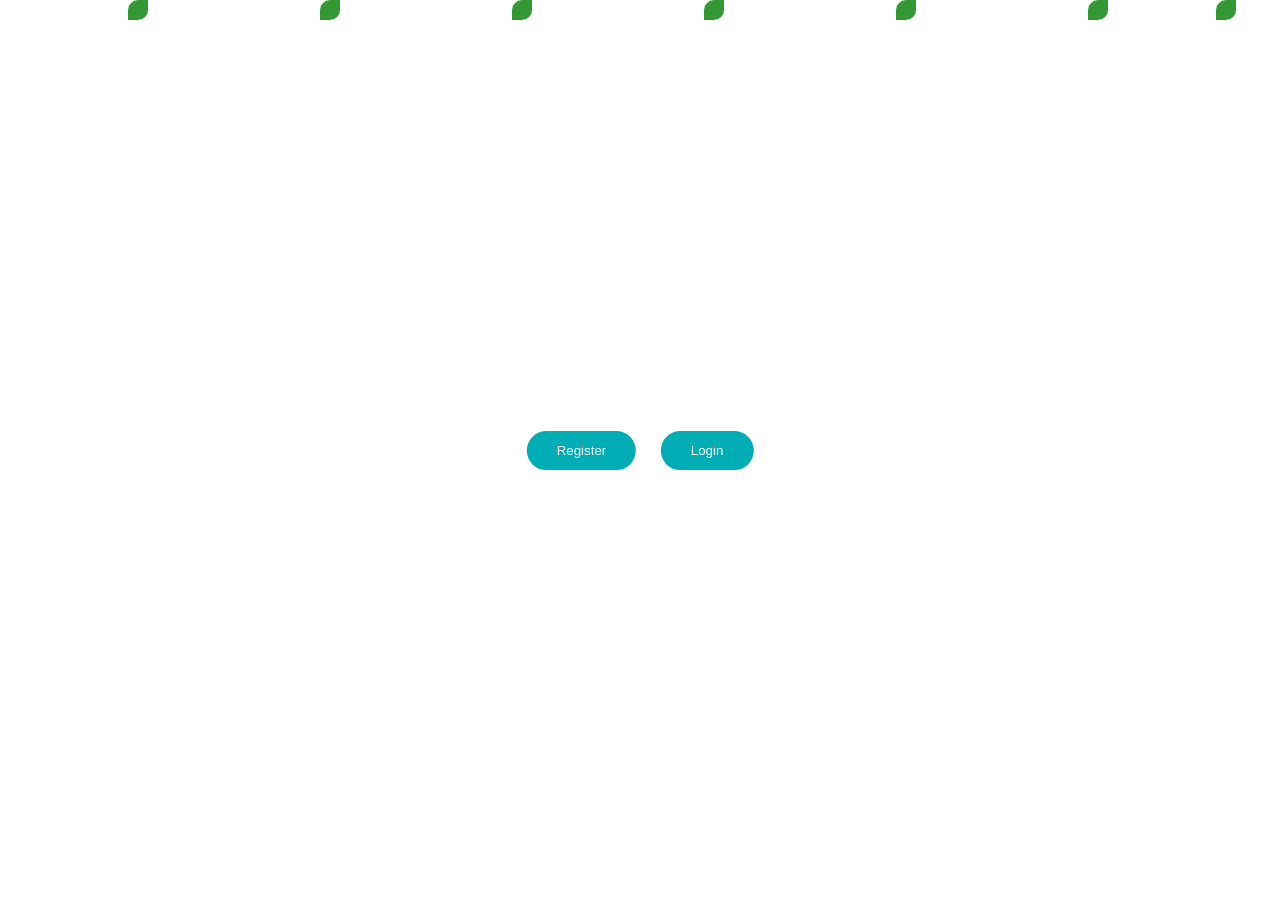
==== index.html @ 62aafcbb "Add files via upload" ====
<!DOCTYPE html>
<html lang="en">
<head>
    <meta charset="UTF-8">
    <meta name="viewport" content="width=device-width, initial-scale=1.0">
    <title>GUARD System</title>
    <link rel="stylesheet" href="yuhuu.css">
</head>
<body>

    <!-- konten utama -->
    <div class="overlay">
        <h1>GUARD</h1>
        <p>Mountaineering Safety System</p>

        <div class="btn-group">
            <button onclick="goToRegister()">Register</button>
            <button onclick="goToLogin()">Login</button>
        </div>
    </div>

    <!-- daun -->
    <div class="leaves">
        <div class="leaf"></div>
        <div class="leaf"></div>
        <div class="leaf"></div>
        <div class="leaf"></div>
        <div class="leaf"></div>
        <div class="leaf"></div>
        <div class="leaf"></div>
    </div>

    <script>
        function goToRegister() {
            window.location.href = "register.html";
        }

        function goToLogin() {
            window.location.href = "login.html";
        }
    </script>

</body>
</html>
---- yuhuu.css ----
body {
    margin: 0;
    font-family: Arial, sans-serif;
    background: url('https://images.unsplash.com/photo-1501785888041-af3ef285b470') no-repeat center center/cover;
    height: 100vh;
    overflow: hidden;
}

/* teks */
.overlay {
    position: absolute;
    top: 38%;
    left: 50%;
    transform: translate(-50%, -50%);
    text-align: center;
    color: white;
}

h1 {
    font-size: 70px;
}

p {
    font-size: 20px;
}

/* tombol */
button {
    padding: 12px 30px;
    margin: 10px;
    border: none;
    background: #00adb5;
    color: white;
    border-radius: 30px;
    cursor: pointer;
}

/* daun container */
.leaves {
    position: absolute;
    width: 100%;
    height: 100%;
    pointer-events: none;
}

/* daun (pakai CSS shape, bukan gambar!) */
.leaf {
    position: absolute;
    width: 20px;
    height: 20px;
    background: green;
    border-radius: 50% 0 50% 0;
    opacity: 0.8;
    animation: fall linear infinite;
}

/* posisi beda-beda */
.leaf:nth-child(1) { left: 10%; animation-duration: 8s; }
.leaf:nth-child(2) { left: 25%; animation-duration: 10s; }
.leaf:nth-child(3) { left: 40%; animation-duration: 7s; }
.leaf:nth-child(4) { left: 55%; animation-duration: 9s; }
.leaf:nth-child(5) { left: 70%; animation-duration: 11s; }
.leaf:nth-child(6) { left: 85%; animation-duration: 8s; }
.leaf:nth-child(7) { left: 95%; animation-duration: 10s; }

/* animasi jatuh */
@keyframes fall {
    0% {
        top: -10%;
        transform: translateX(0) rotate(0deg);
    }
    50% {
        transform: translateX(30px) rotate(180deg);
    }
    100% {
        top: 110%;
        transform: translateX(-30px) rotate(360deg);
    }
}
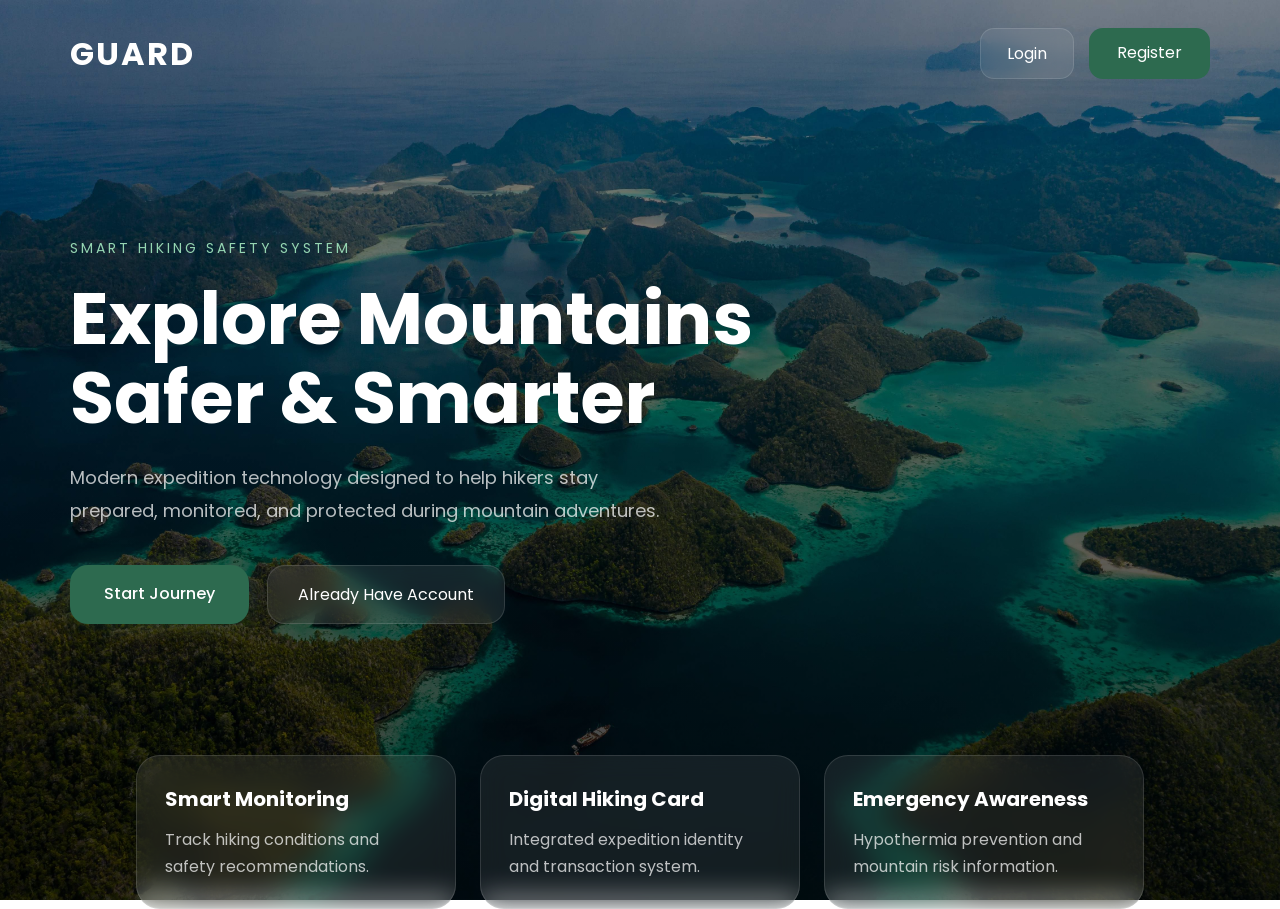
==== commit b534bbe9: "Add files via upload" ====
--- a/index.html
+++ b/index.html
@@ -1,44 +1,87 @@
 <!DOCTYPE html>
 <html lang="en">
 <head>
-    <meta charset="UTF-8">
-    <meta name="viewport" content="width=device-width, initial-scale=1.0">
-    <title>GUARD System</title>
-    <link rel="stylesheet" href="yuhuu.css">
+<meta charset="UTF-8">
+<meta name="viewport" content="width=device-width, initial-scale=1.0">
+
+<title>GUARD</title>
+
+<link rel="stylesheet" href="yuhuu.css">
+
+<link href="https://fonts.googleapis.com/css2?family=Poppins:wght@300;400;500;600;700&display=swap" rel="stylesheet">
+
 </head>
 <body>
 
-    <!-- konten utama -->
-    <div class="overlay">
-        <h1>GUARD</h1>
-        <p>Mountaineering Safety System</p>
+<!-- OVERLAY -->
+<div class="overlay"></div>
 
-        <div class="btn-group">
-            <button onclick="goToRegister()">Register</button>
-            <button onclick="goToLogin()">Login</button>
-        </div>
+<!-- NAVBAR -->
+<nav class="navbar">
+
+    <div class="logo">
+        GUARD
     </div>
 
-    <!-- daun -->
-    <div class="leaves">
-        <div class="leaf"></div>
-        <div class="leaf"></div>
-        <div class="leaf"></div>
-        <div class="leaf"></div>
-        <div class="leaf"></div>
-        <div class="leaf"></div>
-        <div class="leaf"></div>
+    <div class="nav-buttons">
+        <a href="login.html" class="login-btn">Login</a>
+        <a href="register.html" class="register-btn">Register</a>
     </div>
 
-    <script>
-        function goToRegister() {
-            window.location.href = "register.html";
-        }
+</nav>
 
-        function goToLogin() {
-            window.location.href = "login.html";
-        }
-    </script>
+<!-- HERO -->
+<section class="hero">
+
+    <div class="hero-content">
+
+        <p class="small-text">
+            SMART HIKING SAFETY SYSTEM
+        </p>
+
+        <h1>
+            Explore Mountains <br>
+            Safer & Smarter
+        </h1>
+
+        <p class="description">
+            Modern expedition technology designed to help hikers
+            stay prepared, monitored, and protected during mountain adventures.
+        </p>
+
+        <div class="hero-buttons">
+            <a href="register.html" class="start-btn">
+                Start Journey
+            </a>
+
+            <a href="login.html" class="glass-btn">
+                Already Have Account
+            </a>
+        </div>
+
+    </div>
+
+</section>
+
+<!-- BOTTOM INFO -->
+<div class="bottom-info">
+
+    <div class="info-card">
+        <h3>Smart Monitoring</h3>
+        <p>Track hiking conditions and safety recommendations.</p>
+    </div>
+
+    <div class="info-card">
+        <h3>Digital Hiking Card</h3>
+        <p>Integrated expedition identity and transaction system.</p>
+    </div>
+
+    <div class="info-card">
+        <h3>Emergency Awareness</h3>
+        <p>Hypothermia prevention and mountain risk information.</p>
+    </div>
+
+</div>
 
 </body>
 </html>
--- a/yuhuu.css
+++ b/yuhuu.css
@@ -1,79 +1,287 @@
-body {
-    margin: 0;
-    font-family: Arial, sans-serif;
-    background: url('https://images.unsplash.com/photo-1501785888041-af3ef285b470') no-repeat center center/cover;
-    height: 100vh;
-    overflow: hidden;
-}
-
-/* teks */
-.overlay {
-    position: absolute;
-    top: 38%;
-    left: 50%;
-    transform: translate(-50%, -50%);
-    text-align: center;
-    color: white;
-}
-
-h1 {
-    font-size: 70px;
-}
-
-p {
-    font-size: 20px;
-}
-
-/* tombol */
-button {
-    padding: 12px 30px;
-    margin: 10px;
-    border: none;
-    background: #00adb5;
-    color: white;
-    border-radius: 30px;
-    cursor: pointer;
-}
-
-/* daun container */
-.leaves {
-    position: absolute;
-    width: 100%;
-    height: 100%;
-    pointer-events: none;
-}
-
-/* daun (pakai CSS shape, bukan gambar!) */
-.leaf {
-    position: absolute;
-    width: 20px;
-    height: 20px;
-    background: green;
-    border-radius: 50% 0 50% 0;
-    opacity: 0.8;
-    animation: fall linear infinite;
-}
-
-/* posisi beda-beda */
-.leaf:nth-child(1) { left: 10%; animation-duration: 8s; }
-.leaf:nth-child(2) { left: 25%; animation-duration: 10s; }
-.leaf:nth-child(3) { left: 40%; animation-duration: 7s; }
-.leaf:nth-child(4) { left: 55%; animation-duration: 9s; }
-.leaf:nth-child(5) { left: 70%; animation-duration: 11s; }
-.leaf:nth-child(6) { left: 85%; animation-duration: 8s; }
-.leaf:nth-child(7) { left: 95%; animation-duration: 10s; }
-
-/* animasi jatuh */
-@keyframes fall {
-    0% {
-        top: -10%;
-        transform: translateX(0) rotate(0deg);
-    }
-    50% {
-        transform: translateX(30px) rotate(180deg);
-    }
-    100% {
-        top: 110%;
-        transform: translateX(-30px) rotate(360deg);
+*{
+    margin:0;
+    padding:0;
+    box-sizing:border-box;
+    font-family:'Poppins', sans-serif;
+}
+
+body{
+    min-height:100vh;
+
+    background-image:
+    linear-gradient(
+        rgba(0,0,0,0.45),
+        rgba(0,0,0,0.75)
+    ),
+    url("rajaampat.jpg");
+
+    background-size:cover;
+    background-position:center;
+    background-repeat:no-repeat;
+    background-attachment:fixed;
+
+    color:white;
+}
+
+/* OVERLAY */
+.overlay{
+    display:none;
+}
+
+/* NAVBAR */
+.navbar{
+    position:relative;
+    z-index:2;
+
+    width:100%;
+    padding:28px 70px;
+
+    display:flex;
+    justify-content:space-between;
+    align-items:center;
+}
+
+.logo{
+    font-size:32px;
+    font-weight:700;
+    letter-spacing:2px;
+}
+
+.nav-buttons{
+    display:flex;
+    gap:15px;
+}
+
+/* LOGIN BUTTON */
+.login-btn{
+    text-decoration:none;
+    color:white;
+
+    padding:12px 26px;
+    border-radius:14px;
+
+    background:rgba(255,255,255,0.08);
+
+    border:1px solid rgba(255,255,255,0.12);
+
+    backdrop-filter:blur(10px);
+
+    transition:0.3s;
+}
+
+.login-btn:hover{
+    background:rgba(255,255,255,0.15);
+    transform:translateY(-2px);
+}
+
+/* REGISTER BUTTON */
+.register-btn{
+    text-decoration:none;
+    color:white;
+
+    padding:12px 28px;
+    border-radius:14px;
+
+    background:#2d6a4f;
+
+    transition:0.3s;
+}
+
+.register-btn:hover{
+    background:#40916c;
+    transform:translateY(-2px);
+}
+
+/* HERO */
+.hero{
+    position:relative;
+    z-index:2;
+
+    width:100%;
+    height:72vh;
+
+    display:flex;
+    align-items:center;
+
+    padding:0 70px;
+}
+
+.hero-content{
+    max-width:720px;
+}
+
+/* SMALL TEXT */
+.small-text{
+    color:#95d5b2;
+    letter-spacing:3px;
+    font-size:14px;
+    margin-bottom:20px;
+}
+
+/* TITLE */
+.hero h1{
+    font-size:72px;
+    line-height:1.1;
+    margin-bottom:25px;
+    font-weight:700;
+}
+
+/* DESCRIPTION */
+.description{
+    font-size:18px;
+    line-height:1.8;
+
+    color:rgba(255,255,255,0.72);
+
+    max-width:620px;
+
+    margin-bottom:38px;
+}
+
+/* HERO BUTTONS */
+.hero-buttons{
+    display:flex;
+    gap:18px;
+}
+
+/* START BUTTON */
+.start-btn{
+    text-decoration:none;
+    color:white;
+
+    padding:16px 34px;
+
+    border-radius:18px;
+
+    background:#2d6a4f;
+
+    font-weight:500;
+
+    box-shadow:0 0 20px rgba(45,106,79,0.28);
+
+    transition:0.3s;
+}
+
+.start-btn:hover{
+    background:#40916c;
+    transform:translateY(-3px);
+}
+
+/* GLASS BUTTON */
+.glass-btn{
+    text-decoration:none;
+    color:white;
+
+    padding:16px 30px;
+
+    border-radius:18px;
+
+    background:rgba(255,255,255,0.08);
+
+    border:1px solid rgba(255,255,255,0.12);
+
+    backdrop-filter:blur(10px);
+
+    transition:0.3s;
+}
+
+.glass-btn:hover{
+    background:rgba(255,255,255,0.14);
+    transform:translateY(-3px);
+}
+
+/* INFO SECTION */
+.bottom-info{
+    position:relative;
+    z-index:2;
+
+    width:100%;
+
+    display:flex;
+    justify-content:center;
+    gap:24px;
+
+    padding:0 70px;
+}
+
+/* INFO CARD */
+.info-card{
+    width:320px;
+
+    padding:28px;
+
+    border-radius:24px;
+
+    background:rgba(255,255,255,0.08);
+
+    border:1px solid rgba(255,255,255,0.12);
+
+    backdrop-filter:blur(14px);
+
+    transition:0.3s;
+}
+
+.info-card:hover{
+    transform:translateY(-5px);
+
+    background:rgba(255,255,255,0.12);
+}
+
+/* INFO TITLE */
+.info-card h3{
+    font-size:20px;
+    margin-bottom:12px;
+}
+
+/* INFO TEXT */
+.info-card p{
+    line-height:1.7;
+
+    color:rgba(255,255,255,0.72);
+}
+
+/* RESPONSIVE */
+@media(max-width:1100px){
+
+    body{
+        overflow:auto;
+    }
+
+    .hero h1{
+        font-size:56px;
+    }
+
+    .bottom-info{
+        flex-direction:column;
+        align-items:center;
+        padding-bottom:40px;
+    }
+
+    .info-card{
+        width:100%;
+        max-width:600px;
+    }
+}
+
+@media(max-width:700px){
+
+    .navbar{
+        padding:25px;
+    }
+
+    .hero{
+        padding:0 25px;
+    }
+
+    .hero h1{
+        font-size:42px;
+    }
+
+    .hero-buttons{
+        flex-direction:column;
+    }
+
+    .bottom-info{
+        padding:25px;
     }
 }
